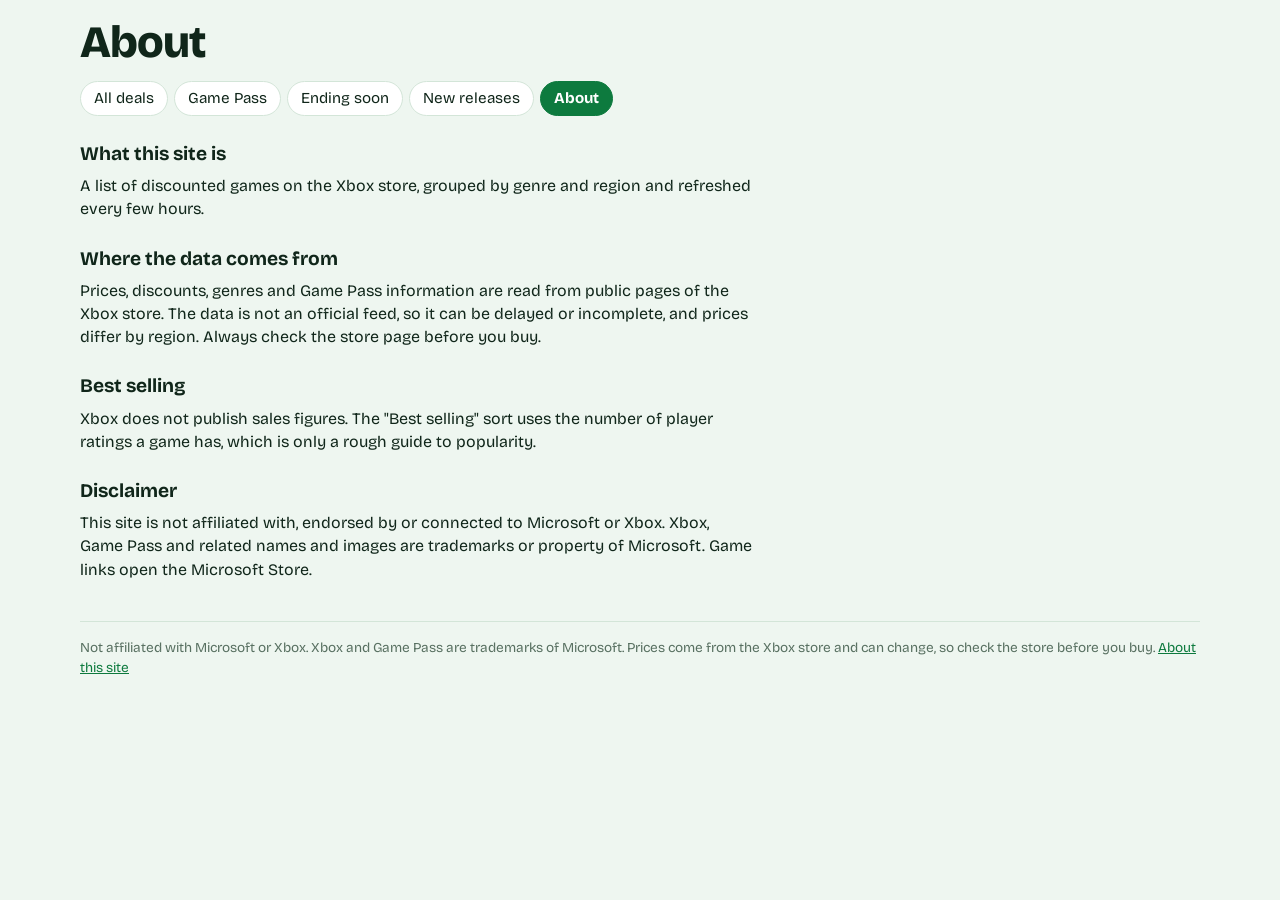
==== about.html @ 134c4889 "Add files via upload" ====
<!DOCTYPE html>
<html lang="en">
<head>
<meta charset="utf-8">
<meta name="viewport" content="width=device-width, initial-scale=1">
<title>About | Xbox Deals</title>
<meta name="description" content="About Xbox Deals: where the data comes from and what it means.">
<link rel="stylesheet" href="https://fonts.googleapis.com/css2?family=Bricolage+Grotesque:opsz,wght@12..96,500;12..96,800&display=swap">
<link rel="stylesheet" href="style.css">
</head>
<body>
<div class="wrap">
  <header class="top"><h1>About</h1></header>
  <nav class="nav" aria-label="Pages"><a href="index.html">All deals</a><a href="game-pass.html">Game Pass</a><a href="ending-soon.html">Ending soon</a><a href="new-releases.html">New releases</a><a href="about.html" aria-current="page">About</a></nav>
  <div class="prose">
    <h2>What this site is</h2>
    <p>A list of discounted games on the Xbox store, grouped by genre and region and refreshed every few hours.</p>
    <h2>Where the data comes from</h2>
    <p>Prices, discounts, genres and Game Pass information are read from public pages of the Xbox store. The data is not an official feed, so it can be delayed or incomplete, and prices differ by region. Always check the store page before you buy.</p>
    <h2>Best selling</h2>
    <p>Xbox does not publish sales figures. The "Best selling" sort uses the number of player ratings a game has, which is only a rough guide to popularity.</p>
    <h2>Disclaimer</h2>
    <p>This site is not affiliated with, endorsed by or connected to Microsoft or Xbox. Xbox, Game Pass and related names and images are trademarks or property of Microsoft. Game links open the Microsoft Store.</p>
  </div>
  <footer class="foot">Not affiliated with Microsoft or Xbox. Xbox and Game Pass are trademarks of Microsoft. Prices come from the Xbox store and can change, so check the store before you buy. <a href="about.html">About this site</a></footer>
</div>
</body>
</html>
---- style.css ----
:root{--bg:#eef6f0;--card:#fff;--ink:#10261a;--muted:#587061;--line:#d3e5d8;--accent:#0d7a3e;--on-accent:#fff;color-scheme:light}
@media (prefers-color-scheme:dark){:root{--bg:#0d1a12;--card:#14251b;--ink:#e5f2e9;--muted:#8fb09b;--line:#25392c;--accent:#4fd37f;--on-accent:#05210f;color-scheme:dark}}
*{box-sizing:border-box}
html,body{margin:0;background:var(--bg);color:var(--ink);font:16px/1.45 "Bricolage Grotesque",system-ui,-apple-system,"Segoe UI",Roboto,sans-serif}
.wrap{max-width:72rem;margin:0 auto;padding:1.25rem 1rem 3rem}
.top{display:flex;flex-wrap:wrap;align-items:center;justify-content:space-between;gap:.75rem;margin-bottom:1rem}
h1{margin:0;font-size:clamp(1.8rem,5vw,2.8rem);font-weight:800;letter-spacing:-.02em;line-height:1}
.layout{display:grid;grid-template-columns:13.5rem minmax(0,1fr);gap:1.5rem;align-items:start}
.side{position:sticky;top:1rem;max-height:calc(100vh - 2rem);overflow-y:auto;background:var(--card);border:1px solid var(--line);border-radius:10px;padding:.5rem}
.side h2{margin:.25rem .6rem .4rem;font-size:.85rem;font-weight:800;color:var(--muted)}
.gbtn{display:flex;justify-content:space-between;gap:.5rem;width:100%;text-align:left;border:0;background:transparent;border-radius:6px;padding:.4rem .6rem;font-size:.95rem}
.gbtn span{color:var(--muted);font-variant-numeric:tabular-nums}
.gbtn:hover{background:var(--bg)}
.gbtn[aria-current=true]{background:var(--accent);color:var(--on-accent);font-weight:700}
.gbtn[aria-current=true] span{color:inherit;opacity:.8}
.gtoggle{display:none}
.tools{display:grid;grid-template-columns:2fr 1fr 1fr;gap:.5rem;margin-bottom:.5rem}
.row{display:flex;gap:.5rem;align-items:center}
input,select,button{font:inherit;color:inherit;background:var(--card);border:1px solid var(--line);border-radius:8px;padding:.5rem .65rem;min-width:0}
button{cursor:pointer;font-weight:500}
button.primary{background:var(--accent);border-color:var(--accent);color:var(--on-accent)}
button:disabled{opacity:.6;cursor:progress}
input:focus-visible,select:focus-visible,button:focus-visible,a:focus-visible{outline:2px solid var(--accent);outline-offset:2px}
#meta{margin:.25rem 0 1rem;color:var(--muted);font-size:.9rem;min-height:1.3em}
#grid{display:grid;grid-template-columns:repeat(auto-fill,minmax(10.5rem,1fr));gap:1rem}
.card{background:var(--card);border:1px solid var(--line);border-radius:10px;overflow:hidden;display:flex;flex-direction:column}
.poster{position:relative;display:block;aspect-ratio:2/3;background:var(--line)}
.poster img{width:100%;height:100%;object-fit:cover;display:block}
.tag{position:absolute;left:.4rem;top:.4rem;background:var(--accent);color:var(--on-accent);font-weight:800;font-size:.85rem;line-height:1;padding:.25rem .4rem;border-radius:4px}
.gp{position:absolute;left:.5rem;bottom:.5rem;background:var(--ink);color:var(--bg);font-weight:800;font-size:.75rem;line-height:1;padding:.3rem .45rem;border-radius:4px}
.info{padding:.65rem .7rem .8rem;display:flex;flex-direction:column;gap:.15rem;flex:1}
.name{font-weight:800;color:var(--ink);text-decoration:none;overflow-wrap:anywhere;line-height:1.2}
.name:hover{color:var(--accent)}
.pub{font-size:.8rem;color:var(--muted)}
.price{margin-top:auto;padding-top:.4rem;display:flex;align-items:baseline;gap:.5rem}
.price strong{font-size:1.2rem}
.price s{color:var(--muted);font-size:.9rem}
.end{font-size:.8rem;color:var(--muted)}
.msg{grid-column:1/-1;margin:0;padding:2rem 1rem;text-align:center;color:var(--muted)}
.pager{display:flex;justify-content:center;align-items:center;gap:1rem;margin-top:1.5rem}
.pager[hidden]{display:none}
@media (max-width:48rem){.layout{grid-template-columns:1fr}.side{display:none;position:static;max-height:none}.side.open{display:block;margin-bottom:.75rem}.gtoggle{display:inline-block;margin-bottom:.75rem}}
@media (max-width:34rem){.tools{grid-template-columns:1fr 1fr}.tools input{grid-column:1/-1}}
.nav{display:flex;flex-wrap:wrap;gap:.4rem;margin-bottom:1rem}
.nav a{padding:.35rem .8rem;border:1px solid var(--line);border-radius:999px;background:var(--card);color:var(--ink);text-decoration:none;font-size:.95rem}
.nav a:hover{border-color:var(--accent)}
.nav a[aria-current=page]{background:var(--accent);border-color:var(--accent);color:var(--on-accent);font-weight:700}
.sub{margin:0 0 1rem;color:var(--muted)}
.foot{margin-top:2.5rem;padding-top:1rem;border-top:1px solid var(--line);color:var(--muted);font-size:.85rem}
.foot a{color:var(--accent)}
.prose{max-width:42rem}
.prose h2{margin:1.5rem 0 .4rem;font-size:1.2rem}
.prose p{margin:.4rem 0}
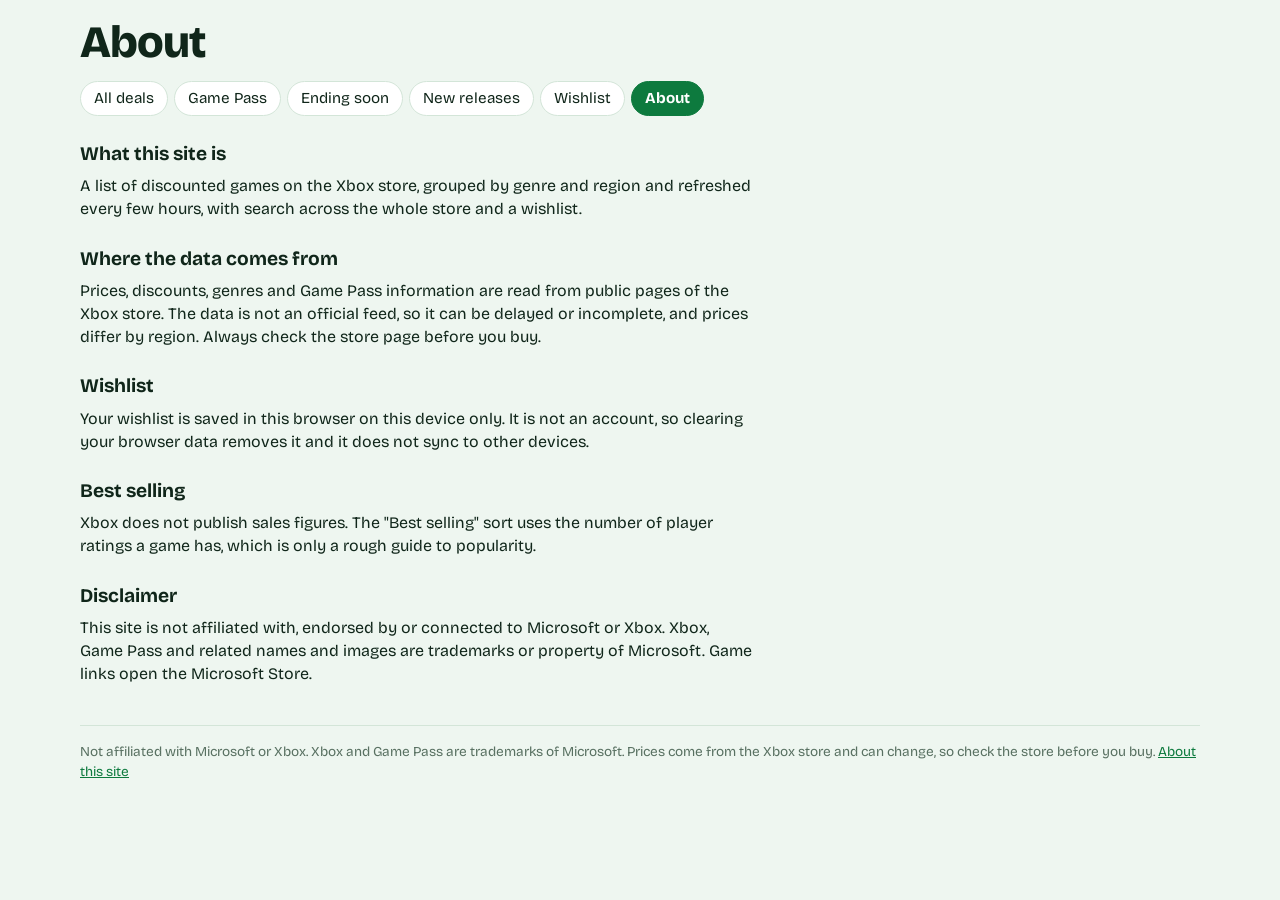
==== commit ecb80795: "Add files via upload" ====
--- a/about.html
+++ b/about.html
@@ -11,12 +11,14 @@
 <body>
 <div class="wrap">
   <header class="top"><h1>About</h1></header>
-  <nav class="nav" aria-label="Pages"><a href="index.html">All deals</a><a href="game-pass.html">Game Pass</a><a href="ending-soon.html">Ending soon</a><a href="new-releases.html">New releases</a><a href="about.html" aria-current="page">About</a></nav>
+  <nav class="nav" aria-label="Pages"><a href="index.html">All deals</a><a href="game-pass.html">Game Pass</a><a href="ending-soon.html">Ending soon</a><a href="new-releases.html">New releases</a><a href="wishlist.html">Wishlist</a><a href="about.html" aria-current="page">About</a></nav>
   <div class="prose">
     <h2>What this site is</h2>
-    <p>A list of discounted games on the Xbox store, grouped by genre and region and refreshed every few hours.</p>
+    <p>A list of discounted games on the Xbox store, grouped by genre and region and refreshed every few hours, with search across the whole store and a wishlist.</p>
     <h2>Where the data comes from</h2>
     <p>Prices, discounts, genres and Game Pass information are read from public pages of the Xbox store. The data is not an official feed, so it can be delayed or incomplete, and prices differ by region. Always check the store page before you buy.</p>
+    <h2>Wishlist</h2>
+    <p>Your wishlist is saved in this browser on this device only. It is not an account, so clearing your browser data removes it and it does not sync to other devices.</p>
     <h2>Best selling</h2>
     <p>Xbox does not publish sales figures. The "Best selling" sort uses the number of player ratings a game has, which is only a rough guide to popularity.</p>
     <h2>Disclaimer</h2>
--- a/style.css
+++ b/style.css
@@ -51,3 +51,9 @@
 .prose{max-width:42rem}
 .prose h2{margin:1.5rem 0 .4rem;font-size:1.2rem}
 .prose p{margin:.4rem 0}
+.card{position:relative}
+.heart{position:absolute;top:.4rem;right:.4rem;width:2rem;height:2rem;padding:0;border-radius:50%;font-size:1.1rem;line-height:1;display:grid;place-items:center;background:var(--card);border:1px solid var(--line);color:var(--ink)}
+.heart[aria-pressed=true]{color:#d6336c;border-color:#d6336c}
+.gsearch{display:flex;gap:.5rem;margin-bottom:1rem;max-width:34rem}
+.gsearch input{flex:1}
+.gsearch button{white-space:nowrap}
